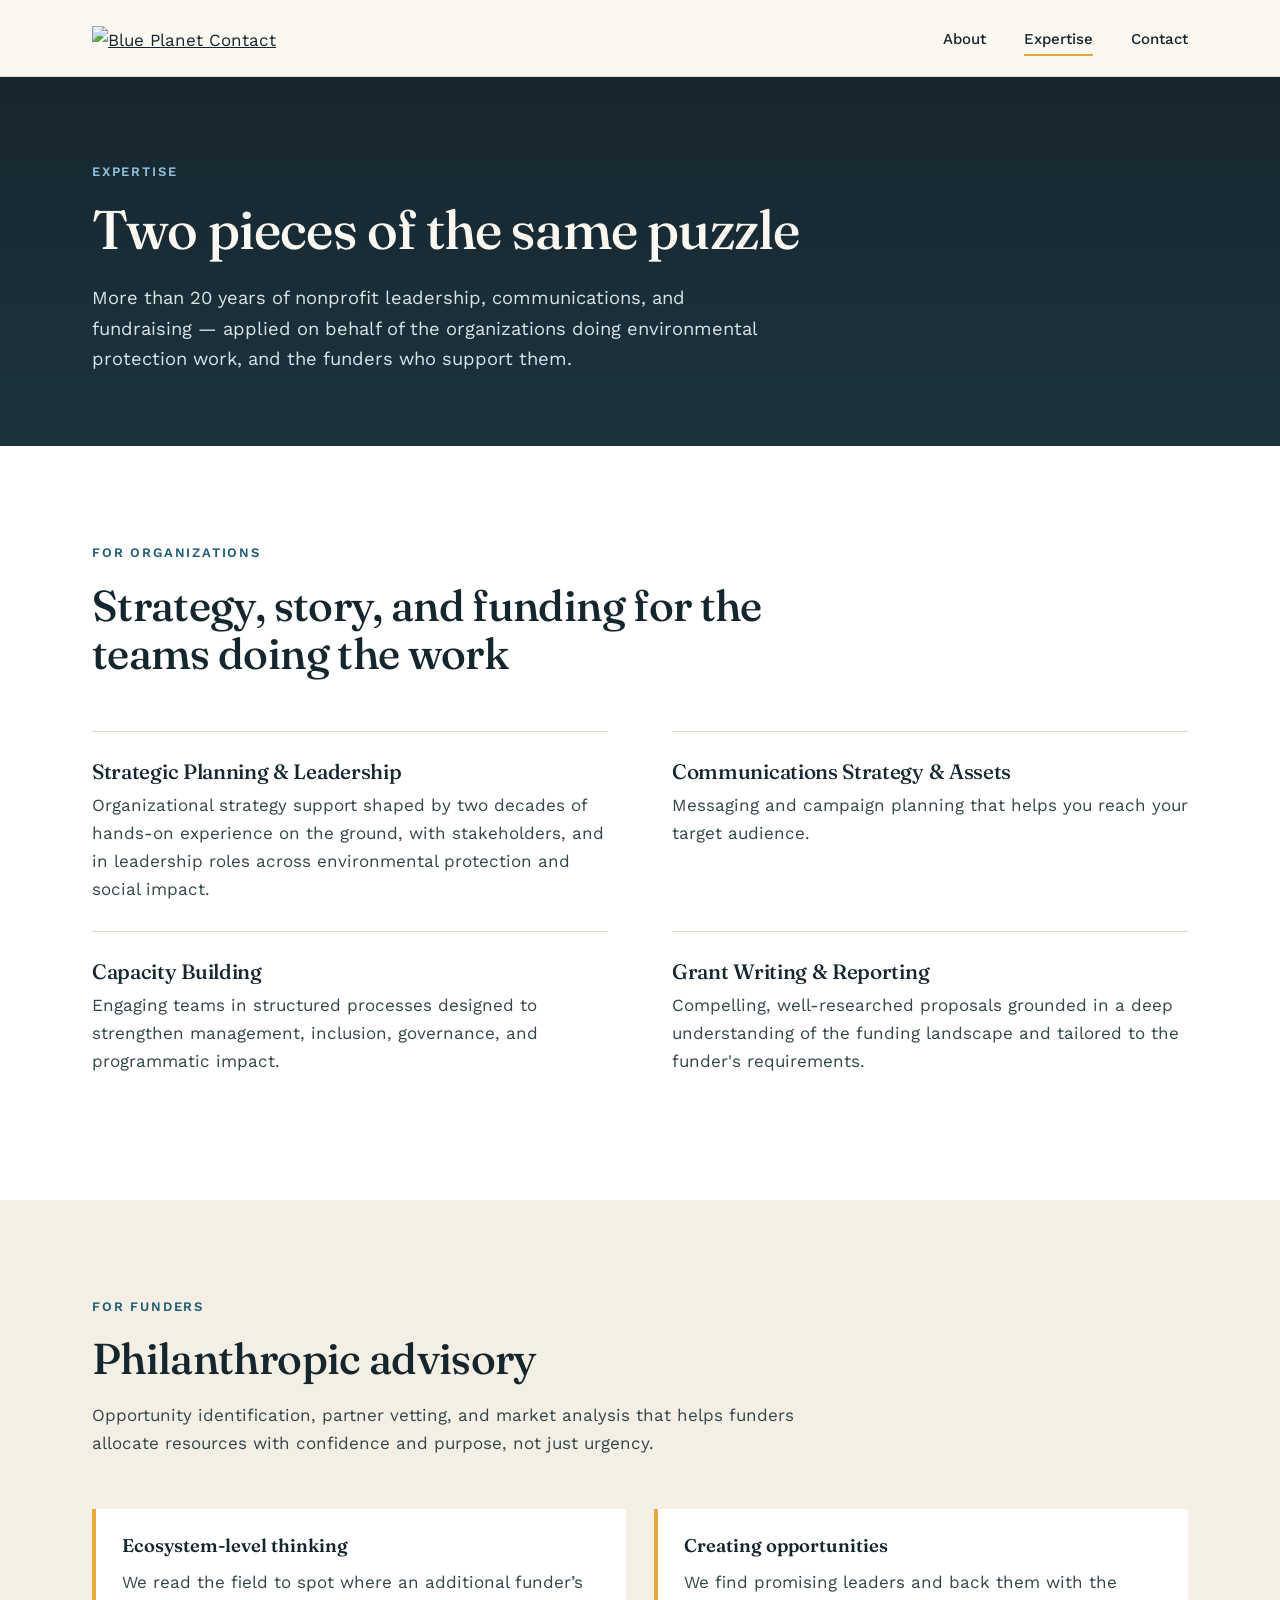
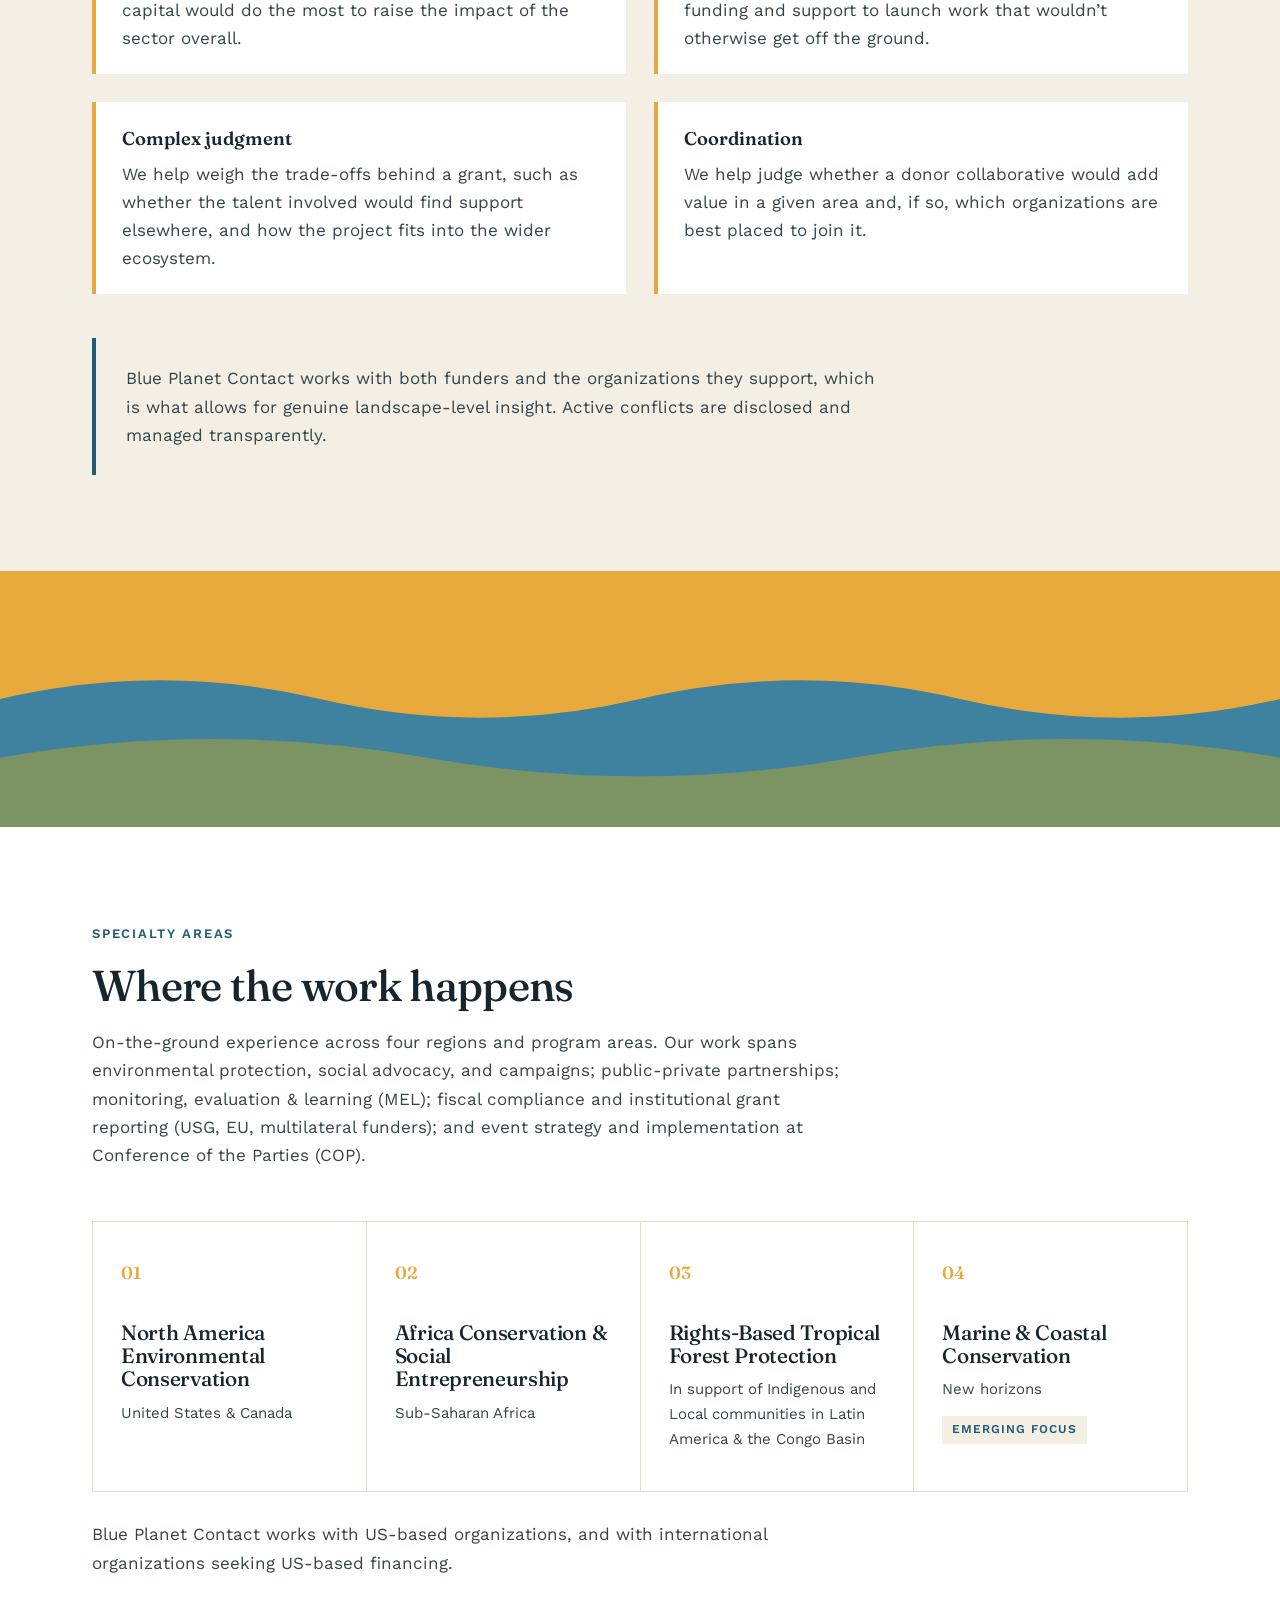
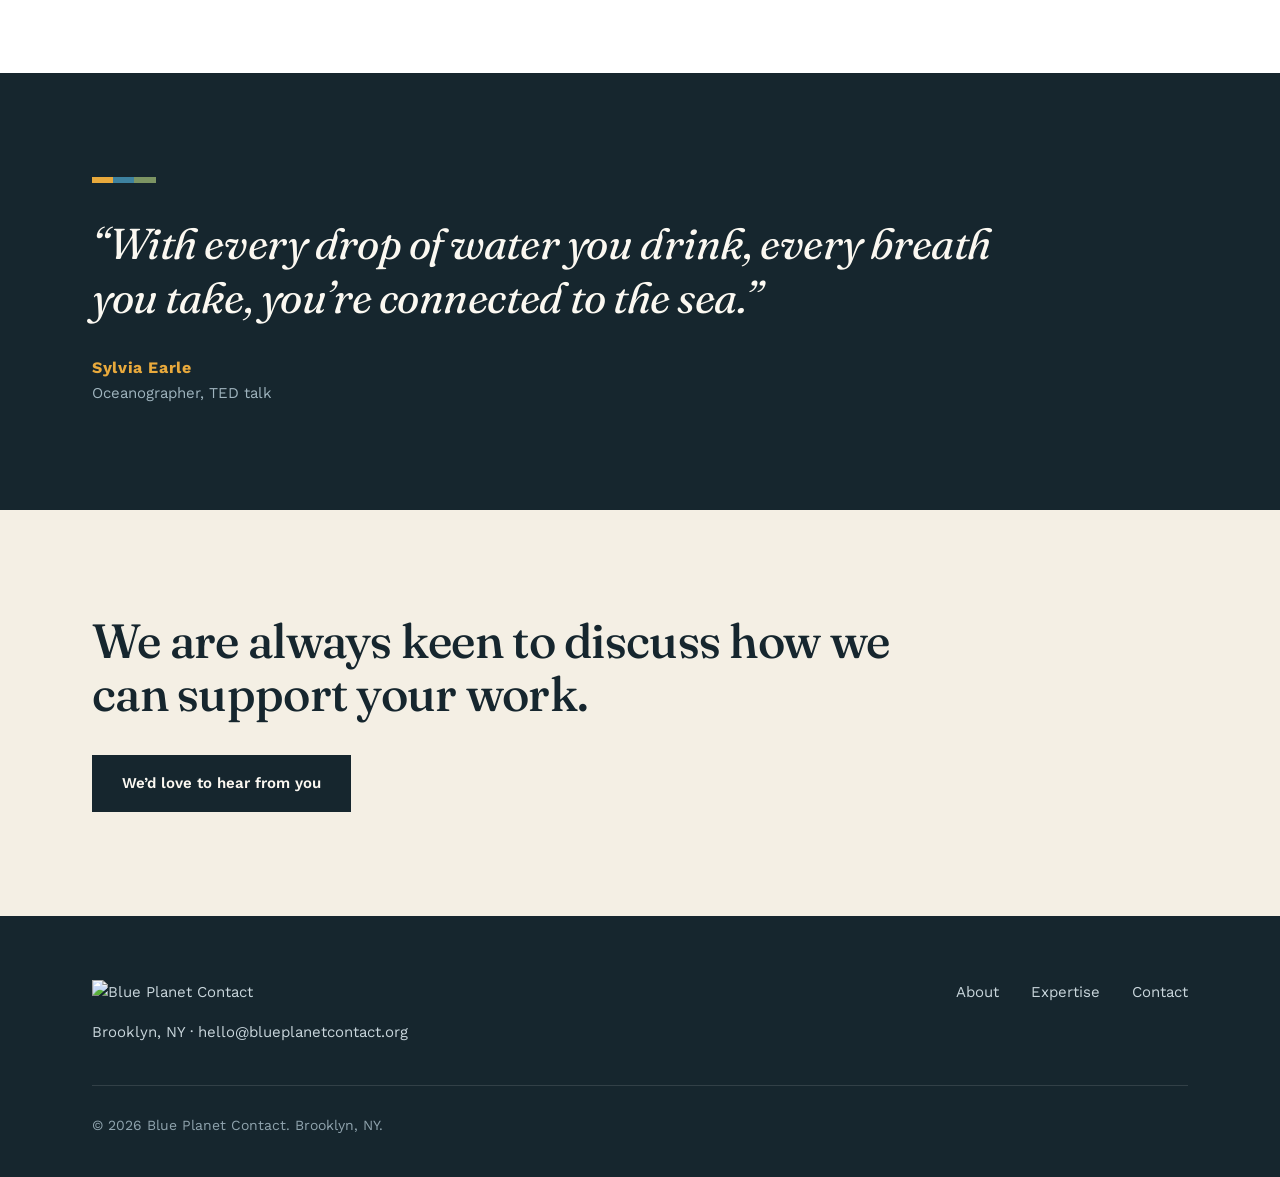
==== expertise.html @ e4ec9aea "Add files via upload" ====
<!DOCTYPE html>
<html lang="en">
<head>
<meta charset="UTF-8">
<meta name="viewport" content="width=device-width, initial-scale=1.0">
<title>Expertise — Blue Planet Contact</title>
<meta name="description" content="Strategic planning, communications, capacity building, grant writing, and philanthropic advisory for conservation organizations and the funders who support them.">
<link rel="icon" href="favicon.ico" sizes="any">
<link rel="icon" type="image/png" sizes="256x256" href="favicon-256.png">
<link rel="apple-touch-icon" href="apple-touch-icon.png">
<link rel="canonical" href="https://blueplanetcontact.org/expertise.html">
<meta name="robots" content="index, follow">
<meta property="og:type" content="website">
<meta property="og:title" content="Expertise — Blue Planet Contact">
<meta property="og:description" content="Strategic planning, communications, capacity building, grant writing, and philanthropic advisory for conservation organizations and the funders who support them.">
<meta property="og:image" content="https://blueplanetcontact.org/og-image.png">
<meta property="og:url" content="https://blueplanetcontact.org/expertise.html">
<meta name="twitter:card" content="summary_large_image">
<meta name="twitter:title" content="Expertise — Blue Planet Contact">
<meta name="twitter:description" content="Strategic planning, communications, capacity building, grant writing, and philanthropic advisory for conservation organizations and the funders who support them.">
<meta name="twitter:image" content="https://blueplanetcontact.org/og-image.png">
<link rel="preconnect" href="https://fonts.googleapis.com">
<link rel="preconnect" href="https://fonts.gstatic.com" crossorigin>
<link href="https://fonts.googleapis.com/css2?family=Fraunces:opsz,wght@9..144,400;9..144,500;9..144,600&family=Work+Sans:wght@400;500;600&display=swap" rel="stylesheet">
<link rel="stylesheet" href="styles.css">
</head>
<body>
<header class="site-header">
  <div class="wrap">
    <a class="brand" href="index.html"><img src="wordmark-for-light-backgrounds.png" alt="Blue Planet Contact"></a>
    <button class="nav-toggle" id="navToggle" aria-label="Toggle menu">&#9776;</button>
    <ul class="nav" id="nav"><li><a href="about.html">About</a></li><li><a href="expertise.html" aria-current="page">Expertise</a></li><li><a href="contact.html">Contact</a></li></ul>
  </div>
</header>

<section class="page-hero">
  <div class="wrap">
    <span class="label" style="color:#8FC1DE">Expertise</span>
    <h1>Two pieces of the same puzzle</h1>
    <p>More than 20 years of nonprofit leadership, communications, and fundraising &mdash; applied on behalf of the organizations doing environmental protection work, and the funders who support them.</p>
  </div>
</section>

<section class="s-white" id="organizations">
  <div class="wrap">
    <div class="section-head"><span class="label">For organizations</span><h2>Strategy, story, and funding for the teams doing the work</h2></div>
    <div class="service-list"><div class="service"><h3>Strategic Planning &amp; Leadership</h3><p>Organizational strategy support shaped by two decades of hands-on experience on the ground, with stakeholders, and in leadership roles across environmental protection and social impact.</p></div><div class="service"><h3>Communications Strategy &amp; Assets</h3><p>Messaging and campaign planning that helps you reach your target audience.</p></div><div class="service"><h3>Capacity Building</h3><p>Engaging teams in structured processes designed to strengthen management, inclusion, governance, and programmatic impact.</p></div><div class="service"><h3>Grant Writing &amp; Reporting</h3><p>Compelling, well-researched proposals grounded in a deep understanding of the funding landscape and tailored to the funder's requirements.</p></div></div>
  </div>
</section>

<section class="s-sand" id="funders">
  <div class="wrap">
    <div class="section-head"><span class="label">For funders</span><h2>Philanthropic advisory</h2>
      <p>Opportunity identification, partner vetting, and market analysis that helps funders allocate resources with confidence and purpose, not just urgency.</p></div>
    <div class="funder-points">
      <div><strong>Ecosystem-level thinking</strong>We read the field to spot where an additional funder&rsquo;s capital would do the most to raise the impact of the sector overall.</div>
      <div><strong>Creating opportunities</strong>We find promising leaders and back them with the funding and support to launch work that wouldn&rsquo;t otherwise get off the ground.</div>
      <div><strong>Complex judgment</strong>We help weigh the trade-offs behind a grant, such as whether the talent involved would find support elsewhere, and how the project fits into the wider ecosystem.</div>
      <div><strong>Coordination</strong>We help judge whether a donor collaborative would add value in a given area and, if so, which organizations are best placed to join it.</div>
    </div>
    <div class="note">Blue Planet Contact works with both funders and the organizations they support, which is what allows for genuine landscape-level insight. Active conflicts are disclosed and managed transparently.</div>
  </div>
</section>

<svg class="horizon" viewBox="0 0 1200 240" preserveAspectRatio="none" role="img" aria-label="Horizon of gold sky, blue water and green land" xmlns="http://www.w3.org/2000/svg">
  <rect width="1200" height="240" fill="#E8A93C"/>
  <path d="M0 120 Q 150 85, 300 120 T 600 120 T 900 120 T 1200 120 L1200 240 L0 240 Z" fill="#3E82A0"/>
  <path d="M0 175 Q 200 140, 400 175 T 800 175 T 1200 175 L1200 240 L0 240 Z" fill="#7C9463"/>
</svg>

<section class="s-white" id="specialty">
  <div class="wrap">
    <div class="section-head">
      <span class="label">Specialty areas</span>
      <h2>Where the work happens</h2>
      <p>On-the-ground experience across four regions and program areas. Our work spans environmental protection, social advocacy, and campaigns; public-private partnerships; monitoring, evaluation &amp; learning (MEL); fiscal compliance and institutional grant reporting (USG, EU, multilateral funders); and event strategy and implementation at Conference of the Parties (COP).</p>
    </div>
    <div class="regions">
      <div class="region"><span class="num">01</span><h3>North America Environmental Conservation</h3><p>United States &amp; Canada</p></div>
      <div class="region"><span class="num">02</span><h3>Africa Conservation &amp; Social Entrepreneurship</h3><p>Sub-Saharan Africa</p></div>
      <div class="region"><span class="num">03</span><h3>Rights-Based Tropical Forest Protection</h3><p>In support of Indigenous and Local communities in Latin America &amp; the Congo Basin</p></div>
      <div class="region"><span class="num">04</span><h3>Marine &amp; Coastal Conservation</h3><p>New horizons</p><span class="tag">Emerging focus</span></div>
    </div>
    <p style="margin-top:28px;color:var(--body);max-width:760px">Blue Planet Contact works with US-based organizations, and with international organizations seeking US-based financing.</p>
  </div>
</section>

<section class="quote dark">
  <div class="wrap">
    <blockquote>
      <p>&ldquo;With every drop of water you drink, every breath you take, you&rsquo;re connected to the sea.&rdquo;</p>
      <footer><strong>Sylvia Earle</strong><span>Oceanographer, TED talk</span></footer>
    </blockquote>
  </div>
</section>

<section class="cta">
  <div class="wrap">
    <h2>We are always keen to discuss how we can support your work.</h2>
    <a class="btn btn-dark" href="contact.html">We&rsquo;d love to hear from you</a>
  </div>
</section>

<footer class="site-footer">
  <div class="wrap">
    <div class="top">
      <div>
        <img src="wordmark-for-dark-backgrounds.png" alt="Blue Planet Contact">
        <div>Brooklyn, NY &middot; <a href="mailto:hello@blueplanetcontact.org">hello@blueplanetcontact.org</a></div>
      </div>
      <ul>
        <li><a href="about.html">About</a></li>
        <li><a href="expertise.html">Expertise</a></li>
        <li><a href="contact.html">Contact</a></li>
      </ul>
    </div>
    <div class="bottom">&copy; 2026 Blue Planet Contact. Brooklyn, NY.</div>
  </div>
</footer>
<script>
  var t=document.getElementById('navToggle'),n=document.getElementById('nav');
  t.addEventListener('click',function(){n.classList.toggle('open');});
  n.querySelectorAll('a').forEach(function(a){a.addEventListener('click',function(){n.classList.remove('open');});});
</script>
</body>
</html>
---- styles.css ----
:root{
  --ink:#16262E; --navy:#16262E; --navy-2:#1C333D;
  --ocean:#1F5C73; --sky:#8FC1DE; --gold:#E8A93C; --sage:#7C9463; --sage-light:#9DB57E;
  --cream:#FBF8F1; --sand:#F4EFE4; --line:#E4DDCC; --body:#33454B;
  --max:1160px;
}
*{box-sizing:border-box;margin:0;padding:0;}
html{scroll-behavior:smooth;}
body{font-family:'Work Sans',sans-serif;background:var(--cream);color:var(--ink);line-height:1.65;font-size:17px;-webkit-font-smoothing:antialiased;}
h1,h2,h3{font-family:'Fraunces',serif;font-weight:500;line-height:1.12;letter-spacing:-0.015em;}
a{color:inherit;}
img{max-width:100%;display:block;}
.wrap{max-width:var(--max);margin:0 auto;padding:0 32px;}
.label{font-size:13px;font-weight:600;letter-spacing:.14em;text-transform:uppercase;color:var(--ocean);margin-bottom:18px;display:block;}

/* HEADER */
.site-header{position:sticky;top:0;z-index:50;background:rgba(251,248,241,.95);backdrop-filter:blur(8px);border-bottom:1px solid var(--line);}
.site-header .wrap{display:flex;align-items:center;justify-content:space-between;height:76px;}
.brand img{height:24px;width:auto;}
.nav{display:flex;list-style:none;align-items:center;gap:38px;}
.nav a{text-decoration:none;font-size:15px;font-weight:500;color:var(--ink);padding:6px 0;border-bottom:2px solid transparent;transition:border-color .2s;}
.nav a:hover,.nav a[aria-current="page"]{border-bottom-color:var(--gold);}
.nav-toggle{display:none;background:none;border:0;font-size:28px;cursor:pointer;color:var(--ink);}
@media(max-width:760px){
  .nav-toggle{display:block;}
  .nav{position:fixed;top:76px;left:0;right:0;background:var(--cream);flex-direction:column;align-items:stretch;gap:0;max-height:0;overflow:hidden;transition:max-height .3s;border-bottom:1px solid var(--line);}
  .nav.open{max-height:360px;}
  .nav a{display:block;padding:16px 32px;border-bottom:1px solid var(--line);}
}

/* BUTTONS */
.btn{display:inline-block;text-decoration:none;font-weight:600;font-size:15px;padding:14px 28px;border:2px solid transparent;transition:all .2s;cursor:pointer;font-family:inherit;}
.btn-gold{background:var(--gold);color:var(--ink);}
.btn-gold:hover{background:#F2BC5E;}
.btn-ghost{border-color:rgba(251,248,241,.6);color:var(--cream);}
.btn-ghost:hover{background:var(--cream);color:var(--ink);}
.btn-dark{background:var(--ink);color:var(--cream);}
.btn-dark:hover{background:var(--ocean);}
.link-arrow{font-weight:600;text-decoration:none;border-bottom:2px solid var(--gold);padding-bottom:2px;}
.link-arrow:hover{color:var(--ocean);}

/* HERO */
.hero{background:linear-gradient(180deg,var(--navy) 0%,var(--navy-2) 100%);color:var(--cream);padding:112px 0 96px;}
.hero h1{font-size:clamp(2.1rem,5.2vw,3.7rem);color:var(--cream);font-weight:500;}
.hero h1 .h-line{display:block;}
.hero h1 .h-init{font-size:1.22em;font-weight:600;line-height:1;}
.h-gold{color:var(--gold);} .h-sky{color:var(--sky);} .h-sage{color:var(--sage-light);}
.hero .tagline{font-size:clamp(1.05rem,2vw,1.3rem);max-width:640px;margin-top:36px;color:#D8E4EA;}
.hero .actions{display:flex;gap:16px;flex-wrap:wrap;margin-top:44px;}

/* PAGE HERO (inner pages) */
.page-hero{background:linear-gradient(180deg,var(--navy) 0%,var(--navy-2) 100%);color:var(--cream);padding:84px 0 72px;}
.page-hero h1{font-size:clamp(2.2rem,5vw,3.4rem);}
.page-hero p{max-width:680px;margin-top:22px;font-size:1.15rem;color:#D8E4EA;}

/* SECTIONS */
section{padding:96px 0;}
.s-white{background:#fff;} .s-sand{background:var(--sand);}
.statement{display:grid;grid-template-columns:1.25fr 1fr;gap:72px;align-items:start;}
.statement h2{font-size:clamp(1.8rem,3.4vw,2.7rem);}
.statement p{color:var(--body);margin-bottom:22px;}
@media(max-width:860px){.statement{grid-template-columns:1fr;gap:28px;}section{padding:72px 0;}}

/* HORIZON BANNER */
.horizon{display:block;width:100%;height:clamp(150px,20vw,260px);}

/* PUZZLE CARDS */
.section-head{max-width:760px;margin-bottom:52px;}
.section-head h2{font-size:clamp(1.8rem,3.4vw,2.7rem);}
.section-head p{margin-top:18px;color:var(--body);}
.cards{display:grid;grid-template-columns:1fr 1fr;gap:28px;}
.card{background:#fff;border:1px solid var(--line);border-top:5px solid var(--gold);padding:44px 40px;}
.card.alt{border-top-color:var(--ocean);}
.card h3{font-size:1.6rem;margin-bottom:10px;}
.card p.lead{color:var(--body);margin-bottom:22px;}
.card ul{list-style:none;margin-bottom:28px;}
.card li{padding:11px 0;border-top:1px solid var(--line);font-weight:500;}
@media(max-width:860px){.cards{grid-template-columns:1fr;}.card{padding:34px 28px;}}

/* RESULTS BAND */
.band{background:var(--ocean);color:var(--cream);padding:96px 0;}
.band h2{font-size:clamp(1.8rem,3.6vw,2.9rem);max-width:900px;}
.band p{max-width:640px;margin:24px 0 32px;color:#DCEAF0;}

/* REGIONS */
.regions{display:grid;grid-template-columns:repeat(4,1fr);gap:0;border-top:1px solid var(--line);border-left:1px solid var(--line);}
.region{padding:36px 28px 40px;border-right:1px solid var(--line);border-bottom:1px solid var(--line);background:#fff;}
.region .num{font-family:'Fraunces',serif;font-size:1.1rem;color:var(--gold);font-weight:600;display:block;margin-bottom:34px;}
.region h3{font-size:1.3rem;margin-bottom:10px;}
.region p{font-size:15px;color:var(--body);}
.region .tag{display:inline-block;margin-top:14px;font-size:12px;font-weight:600;letter-spacing:.08em;text-transform:uppercase;background:var(--sand);color:var(--ocean);padding:4px 10px;}
@media(max-width:980px){.regions{grid-template-columns:1fr 1fr;}}
@media(max-width:560px){.regions{grid-template-columns:1fr;}}

/* ABOUT TEASER / ABOUT PAGE */
.about-grid{display:grid;grid-template-columns:440px 1fr;gap:64px;align-items:start;}
.about-grid img{width:100%;height:auto;}
.about-grid h2{font-size:clamp(1.8rem,3.2vw,2.5rem);margin-bottom:22px;}
.about-copy p{color:var(--body);margin-bottom:18px;}
.about-copy .photo-wide{margin-top:30px;}
@media(max-width:900px){.about-grid{grid-template-columns:1fr;gap:32px;}.about-grid>img{max-width:360px;}}

/* EXPERTISE */
.service-list{display:grid;grid-template-columns:1fr 1fr;gap:0 64px;}
.service{padding:28px 0;border-top:1px solid var(--line);}
.service h3{font-size:1.3rem;margin-bottom:8px;}
.service p{color:var(--body);}
.funder-points{margin-top:40px;display:grid;grid-template-columns:1fr 1fr;gap:28px;}
.funder-points div{background:#fff;border-left:4px solid var(--gold);padding:22px 26px;color:var(--body);}
.funder-points strong{color:var(--ink);display:block;font-family:'Fraunces',serif;font-size:1.15rem;margin-bottom:6px;font-weight:600;}
.note{margin-top:44px;padding:26px 30px;background:var(--sand);border-left:4px solid var(--ocean);color:var(--body);max-width:820px;}
@media(max-width:860px){.service-list,.funder-points{grid-template-columns:1fr;}}

/* CTA */
.cta{background:var(--sand);text-align:left;padding:104px 0;}
.cta h2{font-size:clamp(1.9rem,3.8vw,3rem);max-width:820px;margin-bottom:34px;}

/* CONTACT FORM */
.contact-grid{display:grid;grid-template-columns:1fr 1fr;gap:72px;}
.contact-grid h2{font-size:clamp(1.8rem,3.2vw,2.5rem);margin-bottom:20px;}
.contact-grid p{color:var(--body);margin-bottom:16px;}
.contact-form .form-row{margin-bottom:22px;}
.contact-form label{display:block;font-size:14px;font-weight:600;margin-bottom:8px;}
.contact-form input,.contact-form textarea{width:100%;padding:14px 16px;font:inherit;border:1px solid #CFC7B4;background:#fff;color:var(--ink);}
.contact-form input:focus,.contact-form textarea:focus{outline:2px solid var(--ocean);border-color:var(--ocean);}
@media(max-width:860px){.contact-grid{grid-template-columns:1fr;gap:40px;}}

/* FOOTER */
.site-footer{background:var(--navy);color:#C9D6DC;padding:64px 0 40px;font-size:15px;}
.site-footer .top{display:flex;justify-content:space-between;gap:40px;flex-wrap:wrap;padding-bottom:40px;border-bottom:1px solid rgba(255,255,255,.12);}
.site-footer img{height:24px;width:auto;margin-bottom:16px;}
.site-footer ul{list-style:none;display:flex;gap:32px;flex-wrap:wrap;}
.site-footer a{text-decoration:none;}
.site-footer a:hover{color:var(--gold);}
.site-footer .bottom{padding-top:28px;font-size:14px;color:#8FA3AD;}

/* PULL QUOTES */
.quote{background:var(--sand);padding:104px 0;}
.quote blockquote{max-width:900px;position:relative;padding-left:0;}
.quote blockquote::before{content:"";display:block;width:64px;height:6px;background:linear-gradient(90deg,var(--gold) 0 33%,#3E82A0 33% 66%,var(--sage) 66% 100%);margin-bottom:34px;}
.quote p{font-family:'Fraunces',serif;font-weight:400;font-style:italic;font-size:clamp(1.7rem,3.6vw,2.7rem);line-height:1.25;letter-spacing:-0.01em;color:var(--ink);}
.quote footer{margin-top:30px;font-size:15px;color:var(--body);}
.quote footer strong{display:block;color:var(--ink);font-size:16px;letter-spacing:.04em;}
.quote.dark{background:var(--navy);}
.quote.dark p{color:var(--cream);}
.quote.dark footer{color:#9FB4BE;}
.quote.dark footer strong{color:var(--gold);}
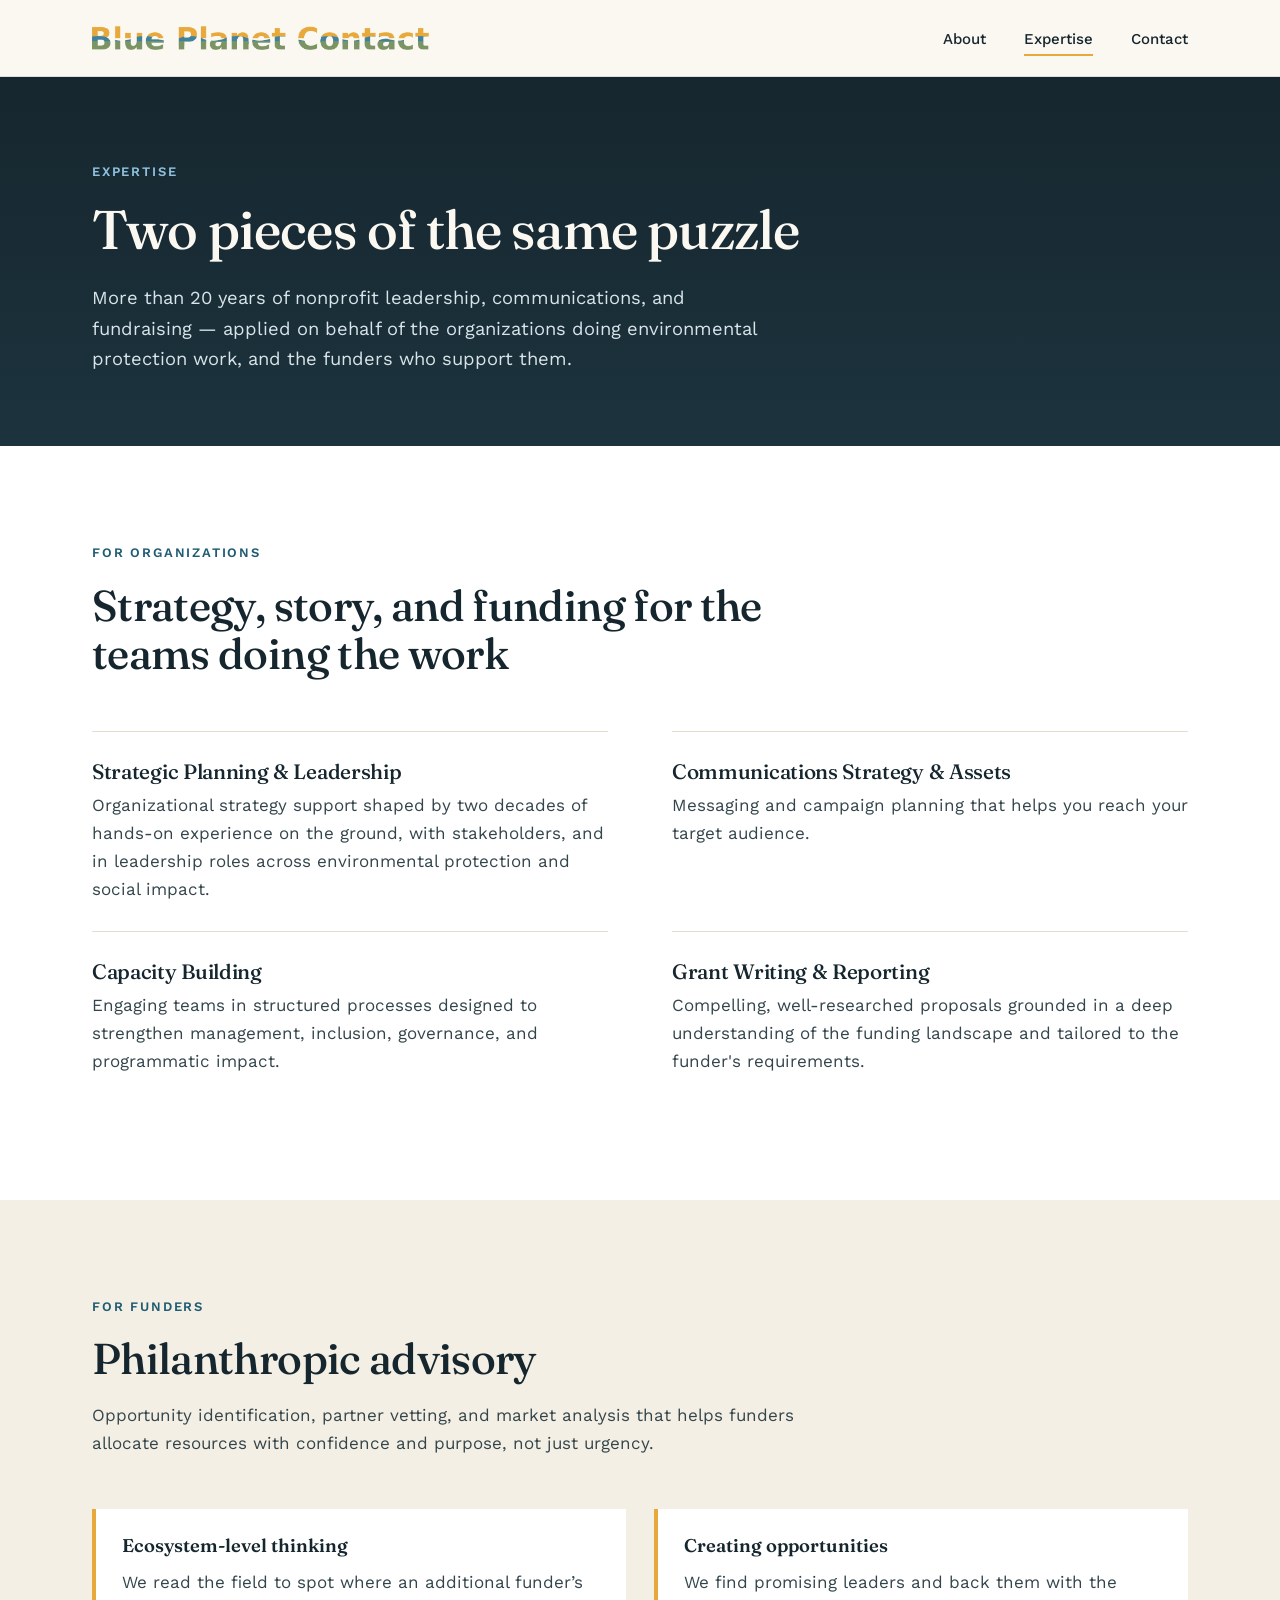
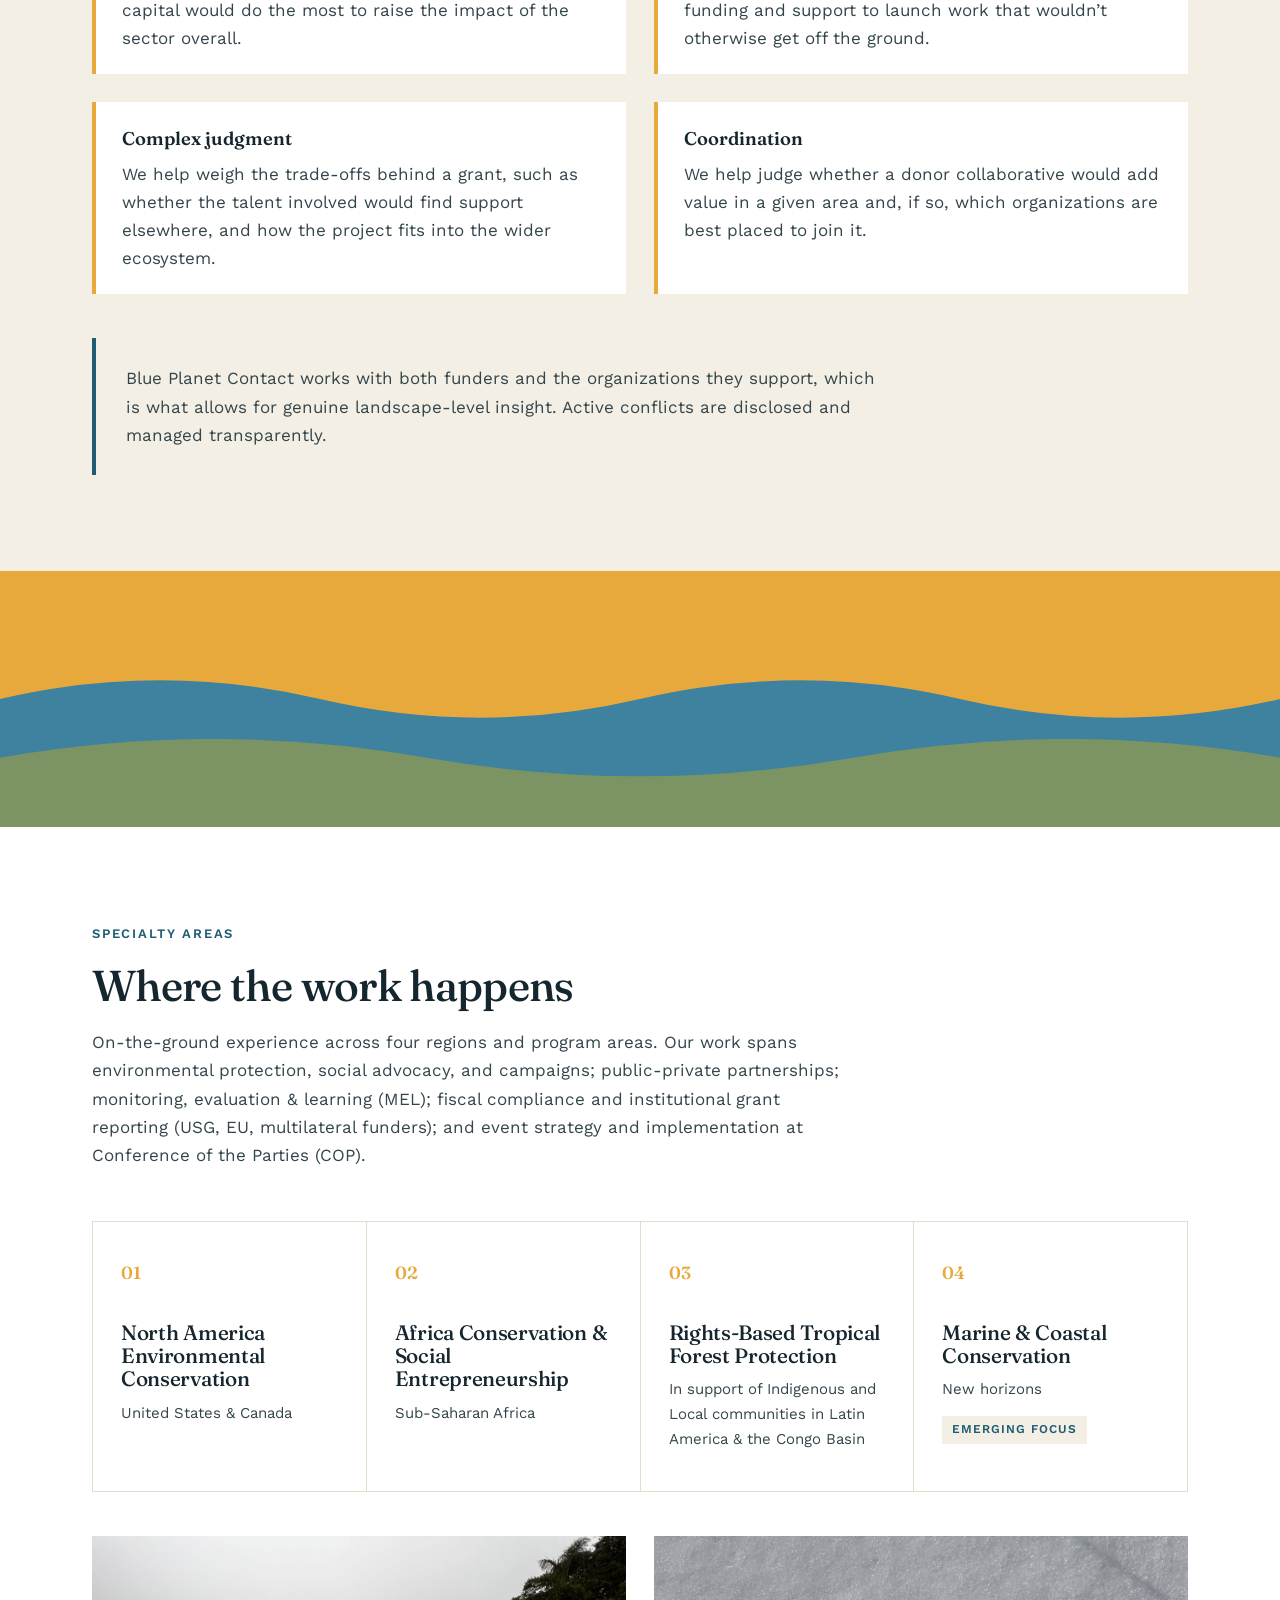
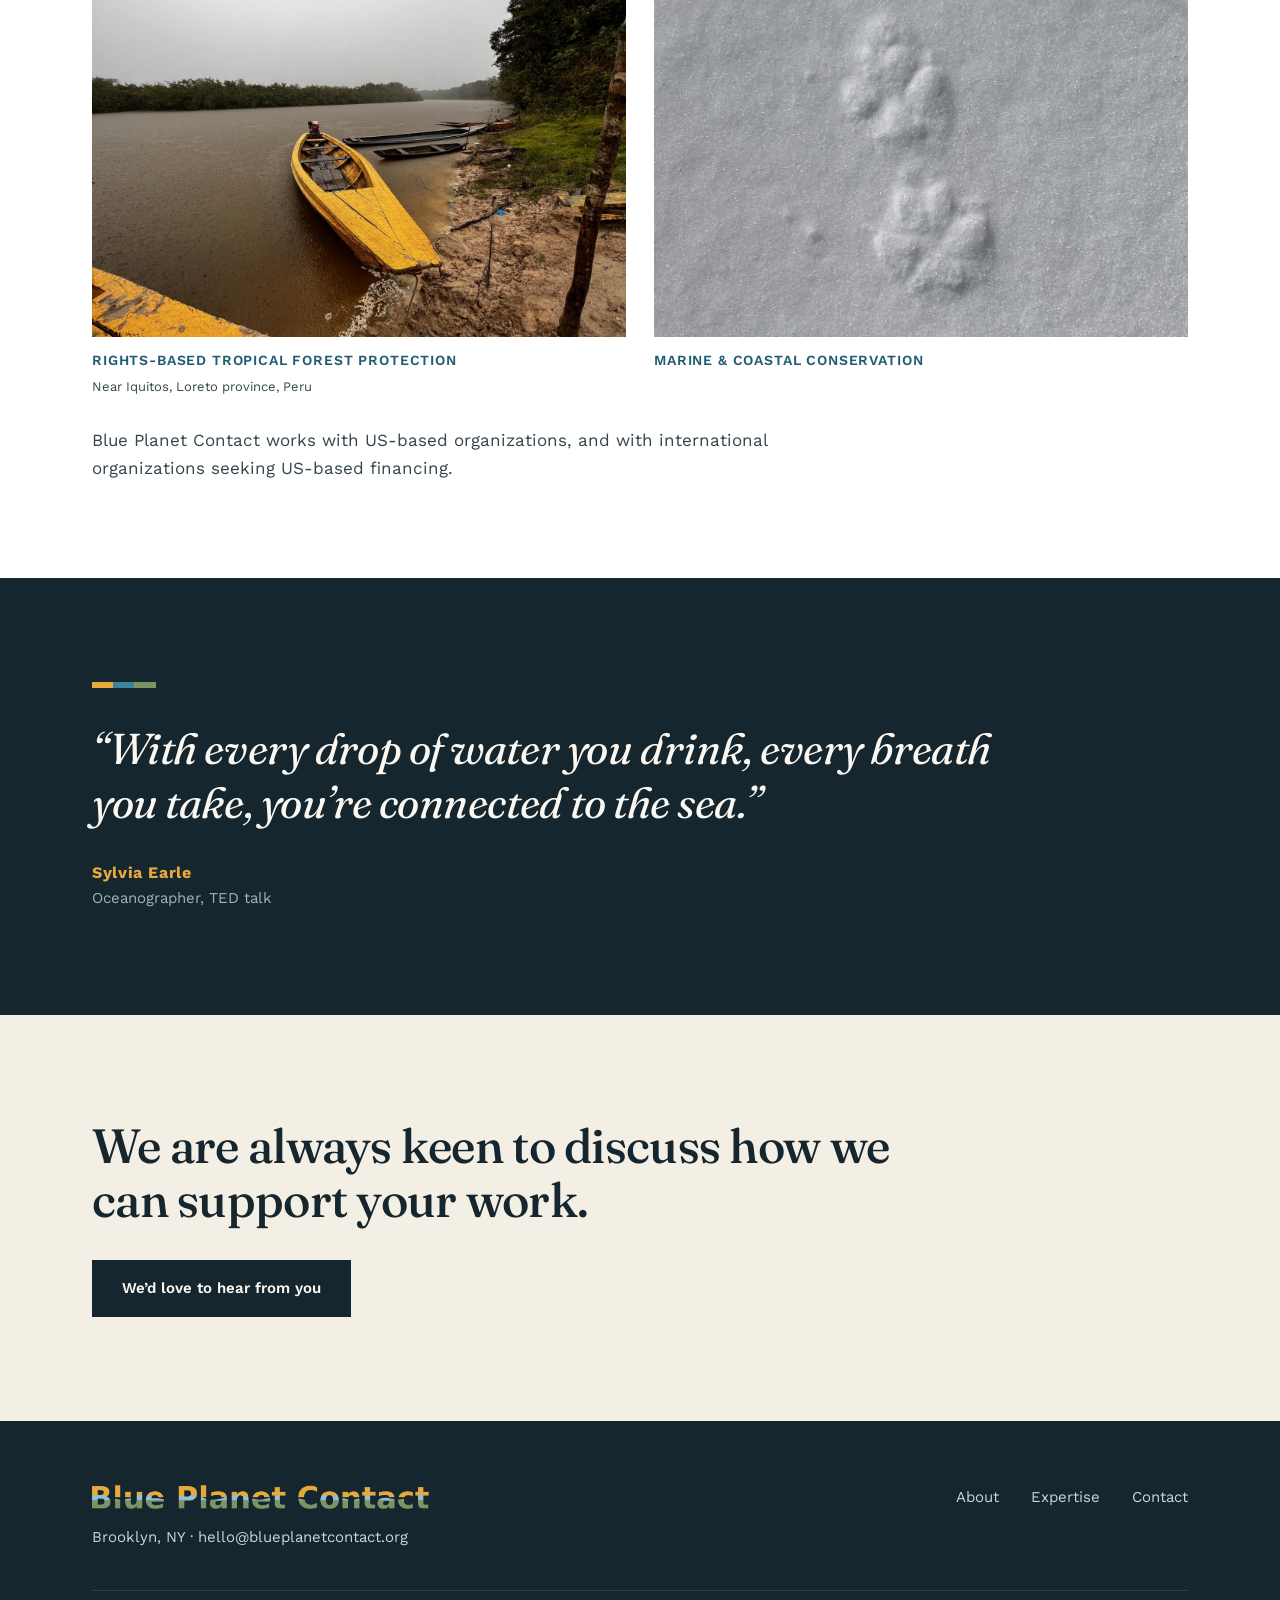
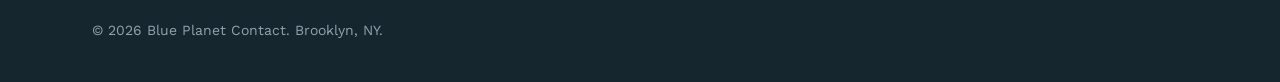
==== commit a5cbb50b: "Add files via upload" ====
--- a/expertise.html
+++ b/expertise.html
@@ -81,6 +81,10 @@
       <div class="region"><span class="num">03</span><h3>Rights-Based Tropical Forest Protection</h3><p>In support of Indigenous and Local communities in Latin America &amp; the Congo Basin</p></div>
       <div class="region"><span class="num">04</span><h3>Marine &amp; Coastal Conservation</h3><p>New horizons</p><span class="tag">Emerging focus</span></div>
     </div>
+    <div class="photo-pair">
+      <figure><img src="expertise-canoe.jpg" alt="A yellow wooden canoe moored at the edge of a brown river in the rain, near Iquitos in Peru's Loreto province, with forest along the far bank" loading="lazy"><figcaption>Rights-Based Tropical Forest Protection<span>Near Iquitos, Loreto province, Peru</span></figcaption></figure>
+      <figure><img src="expertise-tracks.jpg" alt="Animal tracks pressed into fresh snow" loading="lazy"><figcaption>Marine &amp; Coastal Conservation</figcaption></figure>
+    </div>
     <p style="margin-top:28px;color:var(--body);max-width:760px">Blue Planet Contact works with US-based organizations, and with international organizations seeking US-based financing.</p>
   </div>
 </section>
--- a/styles.css
+++ b/styles.css
@@ -145,3 +145,26 @@
 .quote.dark p{color:var(--cream);}
 .quote.dark footer{color:#9FB4BE;}
 .quote.dark footer strong{color:var(--gold);}
+
+/* HERO PHOTO (home) */
+.hero-photo{
+  background-color:var(--navy);
+  background-image:linear-gradient(90deg,rgba(22,38,46,.92) 0%,rgba(22,38,46,.78) 38%,rgba(22,38,46,.18) 72%,rgba(22,38,46,0) 100%),url('hero-yellow-tree.jpg');
+  background-size:cover;
+  background-position:center 62%;
+  padding:140px 0 128px;
+}
+.hero-photo h1{max-width:12em;font-size:clamp(2rem,4.4vw,3.3rem);text-shadow:0 2px 24px rgba(22,38,46,.45);}
+.hero-photo .tagline{max-width:520px;text-shadow:0 1px 16px rgba(22,38,46,.5);}
+@media(max-width:760px){
+  .hero-photo{background-image:linear-gradient(180deg,rgba(22,38,46,.88) 0%,rgba(22,38,46,.72) 100%),url('hero-yellow-tree.jpg');background-position:70% center;padding:96px 0 88px;}
+  .hero-photo h1{max-width:none;}
+}
+
+/* PHOTO PAIR (expertise) */
+.photo-pair{display:grid;grid-template-columns:1fr 1fr;gap:28px;margin-top:44px;}
+.photo-pair figure{margin:0;}
+.photo-pair img{width:100%;aspect-ratio:4/3;object-fit:cover;display:block;}
+.photo-pair figcaption{margin-top:12px;font-size:14px;font-weight:600;letter-spacing:.06em;text-transform:uppercase;color:var(--ocean);}
+@media(max-width:700px){.photo-pair{grid-template-columns:1fr;}}
+.photo-pair figcaption span{display:block;margin-top:4px;font-size:13px;font-weight:400;letter-spacing:0;text-transform:none;color:var(--body);}
